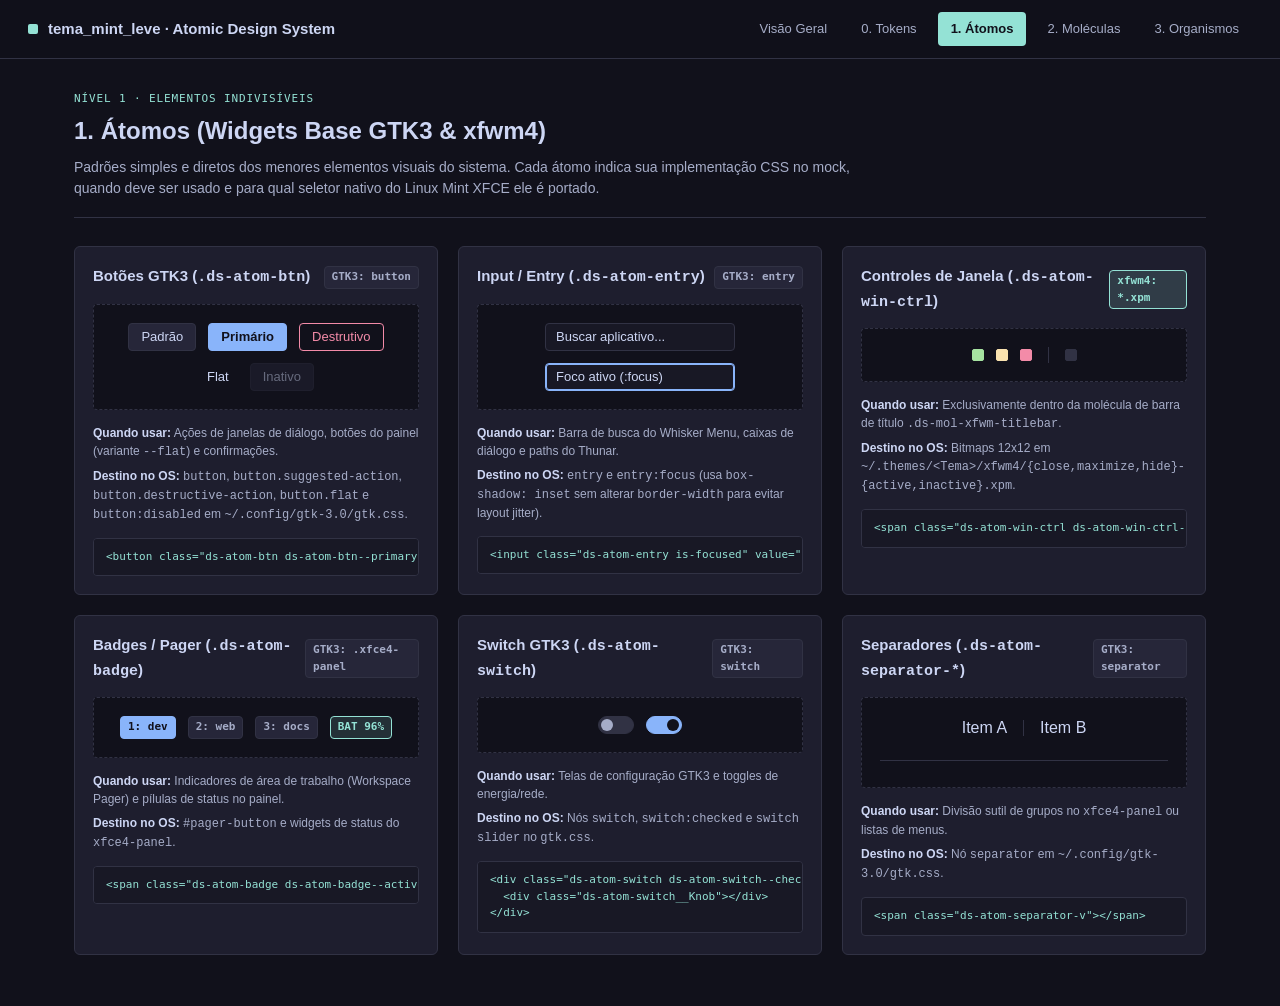
==== design_system/atoms.html @ 0c6aaf91 "configs dos agentes para desenvolver  e  arquitetura do projeto" ====
<!DOCTYPE html>
<html lang="pt-BR">
<head>
  <meta charset="UTF-8" />
  <meta name="viewport" content="width=device-width, initial-scale=1.0" />
  <title>1. Átomos — Design System (Tema Mint Leve)</title>
  <link rel="stylesheet" href="css/design-system.css" />
</head>
<body class="ds-showcase-body">
  <nav class="ds-navbar">
    <a href="index.html" class="ds-navbar__brand">
      <span class="ds-navbar__brand-dot"></span>
      <span>tema_mint_leve · Atomic Design System</span>
    </a>
    <div class="ds-navbar__links">
      <a href="index.html" class="ds-navbar__link">Visão Geral</a>
      <a href="tokens.html" class="ds-navbar__link">0. Tokens</a>
      <a href="atoms.html" class="ds-navbar__link is-current">1. Átomos</a>
      <a href="molecules.html" class="ds-navbar__link">2. Moléculas</a>
      <a href="organisms.html" class="ds-navbar__link">3. Organismos</a>
    </div>
  </nav>

  <main class="ds-container">
    <header class="ds-page-header">
      <div class="ds-page-header__eyebrow">Nível 1 · Elementos Indivisíveis</div>
      <h1 class="ds-page-header__title">1. Átomos (Widgets Base GTK3 &amp; xfwm4)</h1>
      <p class="ds-page-header__desc">
        Padrões simples e diretos dos menores elementos visuais do sistema. Cada átomo indica sua implementação CSS
        no mock, quando deve ser usado e para qual seletor nativo do Linux Mint XFCE ele é portado.
      </p>
    </header>

    <section class="ds-grid">
      <!-- Átomo 1: Botões GTK3 -->
      <article class="ds-card">
        <div class="ds-card__header">
          <h2 class="ds-card__title">Botões GTK3 (<code>.ds-atom-btn</code>)</h2>
          <span class="ds-atom-badge">GTK3: button</span>
        </div>
        <div class="ds-card__preview">
          <button class="ds-atom-btn">Padrão</button>
          <button class="ds-atom-btn ds-atom-btn--primary">Primário</button>
          <button class="ds-atom-btn ds-atom-btn--danger">Destrutivo</button>
          <button class="ds-atom-btn ds-atom-btn--flat">Flat</button>
          <button class="ds-atom-btn" disabled>Inativo</button>
        </div>
        <div class="ds-card__meta">
          <span><strong>Quando usar:</strong> Ações de janelas de diálogo, botões do painel (variante <code>--flat</code>) e confirmações.</span>
          <span><strong>Destino no OS:</strong> <code>button</code>, <code>button.suggested-action</code>, <code>button.destructive-action</code>, <code>button.flat</code> e <code>button:disabled</code> em <code>~/.config/gtk-3.0/gtk.css</code>.</span>
        </div>
        <pre class="ds-code">&lt;button class="ds-atom-btn ds-atom-btn--primary"&gt;Salvar&lt;/button&gt;</pre>
      </article>

      <!-- Átomo 2: Campo de Entrada (Entry) -->
      <article class="ds-card">
        <div class="ds-card__header">
          <h2 class="ds-card__title">Input / Entry (<code>.ds-atom-entry</code>)</h2>
          <span class="ds-atom-badge">GTK3: entry</span>
        </div>
        <div class="ds-card__preview">
          <input type="text" class="ds-atom-entry" value="Buscar aplicativo..." readonly />
          <input type="text" class="ds-atom-entry is-focused" value="Foco ativo (:focus)" readonly />
        </div>
        <div class="ds-card__meta">
          <span><strong>Quando usar:</strong> Barra de busca do Whisker Menu, caixas de diálogo e paths do Thunar.</span>
          <span><strong>Destino no OS:</strong> <code>entry</code> e <code>entry:focus</code> (usa <code>box-shadow: inset</code> sem alterar <code>border-width</code> para evitar layout jitter).</span>
        </div>
        <pre class="ds-code">&lt;input class="ds-atom-entry is-focused" value="..." /&gt;</pre>
      </article>

      <!-- Átomo 3: Controles de Janela xfwm4 -->
      <article class="ds-card">
        <div class="ds-card__header">
          <h2 class="ds-card__title">Controles de Janela (<code>.ds-atom-win-ctrl</code>)</h2>
          <span class="ds-atom-badge ds-atom-badge--mint">xfwm4: *.xpm</span>
        </div>
        <div class="ds-card__preview">
          <span class="ds-atom-win-ctrl ds-atom-win-ctrl--min" title="Minimizar (hide-active.xpm)"></span>
          <span class="ds-atom-win-ctrl ds-atom-win-ctrl--max" title="Maximizar (maximize-active.xpm)"></span>
          <span class="ds-atom-win-ctrl ds-atom-win-ctrl--close" title="Fechar (close-active.xpm)"></span>
          <span class="ds-atom-separator-v"></span>
          <span class="ds-atom-win-ctrl ds-atom-win-ctrl--inactive" title="Inativo (*-inactive.xpm)"></span>
        </div>
        <div class="ds-card__meta">
          <span><strong>Quando usar:</strong> Exclusivamente dentro da molécula de barra de título <code>.ds-mol-xfwm-titlebar</code>.</span>
          <span><strong>Destino no OS:</strong> Bitmaps 12x12 em <code>~/.themes/&lt;Tema&gt;/xfwm4/{close,maximize,hide}-{active,inactive}.xpm</code>.</span>
        </div>
        <pre class="ds-code">&lt;span class="ds-atom-win-ctrl ds-atom-win-ctrl--close"&gt;&lt;/span&gt;</pre>
      </article>

      <!-- Átomo 4: Badges & Workspaces -->
      <article class="ds-card">
        <div class="ds-card__header">
          <h2 class="ds-card__title">Badges / Pager (<code>.ds-atom-badge</code>)</h2>
          <span class="ds-atom-badge">GTK3: .xfce4-panel</span>
        </div>
        <div class="ds-card__preview">
          <span class="ds-atom-badge ds-atom-badge--active">1: dev</span>
          <span class="ds-atom-badge">2: web</span>
          <span class="ds-atom-badge">3: docs</span>
          <span class="ds-atom-badge ds-atom-badge--mint">BAT 96%</span>
        </div>
        <div class="ds-card__meta">
          <span><strong>Quando usar:</strong> Indicadores de área de trabalho (Workspace Pager) e pílulas de status no painel.</span>
          <span><strong>Destino no OS:</strong> <code>#pager-button</code> e widgets de status do <code>xfce4-panel</code>.</span>
        </div>
        <pre class="ds-code">&lt;span class="ds-atom-badge ds-atom-badge--active"&gt;1: dev&lt;/span&gt;</pre>
      </article>

      <!-- Átomo 5: Switch / Toggle -->
      <article class="ds-card">
        <div class="ds-card__header">
          <h2 class="ds-card__title">Switch GTK3 (<code>.ds-atom-switch</code>)</h2>
          <span class="ds-atom-badge">GTK3: switch</span>
        </div>
        <div class="ds-card__preview">
          <div class="ds-atom-switch"><div class="ds-atom-switch__Knob"></div></div>
          <div class="ds-atom-switch ds-atom-switch--checked"><div class="ds-atom-switch__Knob"></div></div>
        </div>
        <div class="ds-card__meta">
          <span><strong>Quando usar:</strong> Telas de configuração GTK3 e toggles de energia/rede.</span>
          <span><strong>Destino no OS:</strong> Nós <code>switch</code>, <code>switch:checked</code> e <code>switch slider</code> no <code>gtk.css</code>.</span>
        </div>
        <pre class="ds-code">&lt;div class="ds-atom-switch ds-atom-switch--checked"&gt;
  &lt;div class="ds-atom-switch__Knob"&gt;&lt;/div&gt;
&lt;/div&gt;</pre>
      </article>

      <!-- Átomo 6: Separadores -->
      <article class="ds-card">
        <div class="ds-card__header">
          <h2 class="ds-card__title">Separadores (<code>.ds-atom-separator-*</code>)</h2>
          <span class="ds-atom-badge">GTK3: separator</span>
        </div>
        <div class="ds-card__preview">
          <span>Item A</span>
          <span class="ds-atom-separator-v"></span>
          <span>Item B</span>
          <div class="ds-atom-separator-h"></div>
        </div>
        <div class="ds-card__meta">
          <span><strong>Quando usar:</strong> Divisão sutil de grupos no <code>xfce4-panel</code> ou listas de menus.</span>
          <span><strong>Destino no OS:</strong> Nó <code>separator</code> em <code>~/.config/gtk-3.0/gtk.css</code>.</span>
        </div>
        <pre class="ds-code">&lt;span class="ds-atom-separator-v"&gt;&lt;/span&gt;</pre>
      </article>
    </section>
  </main>
</body>
</html>
---- design_system/css/design-system.css ----
/* ==========================================================================
   TEMA MINT LEVE — CENTRAL ATOMIC DESIGN SYSTEM CSS
   --------------------------------------------------------------------------
   Este arquivo é a Fonte Única da Verdade (Single Source of Truth) visual
   do projeto. Ele é importado por:
   1. Os showcases HTML em `design_system/*.html` (via Live Server)
   2. Os mocks visuais de specs em `specs/<epico>/<spec>/referencias/mock.html`
   
   REGRA DE GUARDRAILS (GTK3 `GtkCssProvider` + XFCE `xfwm4`):
   - PROIBIDO nos blocos [1] a [4]: backdrop-filter, filter: blur(),
     mix-blend-mode, transform, animações contínuas ou mudança de geometria
     (padding/border-width/width/height) em :hover/:focus.
   ========================================================================== */

/* ==========================================================================
   [1. TOKENS] — Paleta de Cores, Tipografia, Bordas e Espaçamento
   Mapeamento 1:1 com `@define-color` (gtk.css) e `themerc`/`.xpm` (xfwm4)
   ========================================================================== */
:root {
  /* Superfícies e Fundos */
  --ds-bg-base: #181825;           /* @define-color bg_base #181825; */
  --ds-bg-surface: #1e1e2e;        /* @define-color bg_surface #1e1e2e; */
  --ds-bg-elevated: #262639;       /* @define-color bg_elevated #262639; */
  --ds-bg-overlay: #313244;        /* @define-color bg_overlay #313244; */
  --ds-bg-panel: rgba(24, 24, 37, 0.94); /* @define-color bg_panel rgba(24,24,37,0.94); */

  /* Tipografia e Ícones (Foreground) */
  --ds-fg-primary: #cdd6f4;        /* @define-color fg_primary #cdd6f4; | active_text_color */
  --ds-fg-secondary: #a6adc8;      /* @define-color fg_secondary #a6adc8; */
  --ds-fg-muted: #6c7086;          /* @define-color fg_muted #6c7086; | inactive_text_color */
  --ds-fg-on-accent: #11111b;      /* @define-color fg_on_accent #11111b; */

  /* Cores de Destaque e Semânticas (Mint Leve Accent) */
  --ds-accent-primary: #89b4fa;    /* @define-color accent_primary #89b4fa; */
  --ds-accent-hover: #b4befe;      /* @define-color accent_hover #b4befe; */
  --ds-accent-mint: #94e2d5;       /* @define-color accent_mint #94e2d5; */
  --ds-state-success: #a6e3a1;     /* @define-color state_success #a6e3a1; */
  --ds-state-warning: #f9e2af;     /* @define-color state_warning #f9e2af; */
  --ds-state-danger: #f38ba8;      /* @define-color state_danger #f38ba8; */

  /* Bordas e Janelas (xfwm4 & GTK3) */
  --ds-border-subtle: #313244;     /* @define-color border_subtle #313244; */
  --ds-border-focus: #89b4fa;      /* Borda de janela ativa no xfwm4 (.xpm) */
  --ds-border-inactive: #262639;   /* Borda de janela inativa no xfwm4 (.xpm) */
  --ds-titlebar-active: #1e1e2e;   /* title-1..5-active.xpm */
  --ds-titlebar-inactive: #181825; /* title-1..5-inactive.xpm */

  /* Tipografia Centralizada (Compatível com Pango / Linux Mint) */
  --ds-font-sans: "Inter", "Ubuntu", "Cantarell", "Noto Sans", sans-serif;
  --ds-font-mono: "JetBrains Mono", "Ubuntu Mono", "DejaVu Sans Mono", monospace;
  --ds-text-xs: 11px;
  --ds-text-sm: 12px;
  --ds-text-md: 13px;
  --ds-text-lg: 15px;

  /* Geometria e Raios (GTK3 Widgets — xfwm4 usa canto reto/bitmap) */
  --ds-radius-none: 0px;
  --ds-radius-sm: 4px;
  --ds-radius-md: 6px;
  --ds-border-width: 1px;
  --ds-border-width-xfwm: 2px;

  /* Transição Leve (Economia de CPU/Bateria) */
  --ds-transition-fast: background-color 120ms ease, color 120ms ease, border-color 120ms ease;
}

/* ==========================================================================
   [2. ÁTOMOS] — Elementos Base Indivisíveis (Portáveis para GTK3 / xfwm4)
   ========================================================================== */

/* Átomo: Botão Base GTK3 (`button`) */
.ds-atom-btn {
  font-family: var(--ds-font-sans);
  font-size: var(--ds-text-md);
  font-weight: 500;
  color: var(--ds-fg-primary);
  background-color: var(--ds-bg-elevated);
  border: var(--ds-border-width) solid var(--ds-border-subtle);
  border-radius: var(--ds-radius-sm);
  padding: 5px 12px;
  min-height: 28px;
  min-width: 64px;
  cursor: pointer;
  transition: var(--ds-transition-fast);
  display: inline-flex;
  align-items: center;
  justify-content: center;
  gap: 6px;
  text-decoration: none;
}

.ds-atom-btn:hover {
  background-color: var(--ds-bg-overlay);
  border-color: var(--ds-accent-primary);
}

.ds-atom-btn:active,
.ds-atom-btn.is-active {
  background-color: var(--ds-accent-primary);
  color: var(--ds-fg-on-accent);
  border-color: var(--ds-accent-primary);
}

.ds-atom-btn.ds-atom-btn--primary {
  background-color: var(--ds-accent-primary);
  color: var(--ds-fg-on-accent);
  border-color: var(--ds-accent-primary);
  font-weight: 600;
}

.ds-atom-btn.ds-atom-btn--primary:hover {
  background-color: var(--ds-accent-hover);
  border-color: var(--ds-accent-hover);
}

.ds-atom-btn.ds-atom-btn--danger {
  background-color: transparent;
  color: var(--ds-state-danger);
  border-color: var(--ds-state-danger);
}

.ds-atom-btn.ds-atom-btn--danger:hover {
  background-color: var(--ds-state-danger);
  color: var(--ds-fg-on-accent);
}

.ds-atom-btn.ds-atom-btn--flat {
  background-color: transparent;
  border-color: transparent;
  min-width: 28px;
  padding: 4px 8px;
}

.ds-atom-btn.ds-atom-btn--flat:hover {
  background-color: var(--ds-bg-overlay);
}

.ds-atom-btn:disabled,
.ds-atom-btn.is-disabled {
  opacity: 0.45;
  cursor: not-allowed;
}

/* Átomo: Campo de Entrada GTK3 (`entry`) */
.ds-atom-entry {
  font-family: var(--ds-font-sans);
  font-size: var(--ds-text-md);
  color: var(--ds-fg-primary);
  background-color: var(--ds-bg-base);
  border: var(--ds-border-width) solid var(--ds-border-subtle);
  border-radius: var(--ds-radius-sm);
  padding: 5px 10px;
  min-height: 28px;
  min-width: 180px;
  outline: none;
  transition: var(--ds-transition-fast);
}

.ds-atom-entry:focus,
.ds-atom-entry.is-focused {
  border-color: var(--ds-border-focus);
  box-shadow: inset 0 0 0 1px var(--ds-border-focus);
}

/* Átomo: Botões de Controle de Janela xfwm4 (`close/maximize/hide-active.xpm`) */
.ds-atom-win-ctrl {
  display: inline-block;
  width: 12px;
  height: 12px;
  border-radius: 2px; /* Quadrado levemente suavizado compatível com bitmap .xpm */
  background-color: var(--ds-bg-overlay);
  border: 1px solid var(--ds-border-subtle);
}

.ds-atom-win-ctrl--close {
  background-color: var(--ds-state-danger);
  border-color: var(--ds-state-danger);
}

.ds-atom-win-ctrl--max {
  background-color: var(--ds-state-warning);
  border-color: var(--ds-state-warning);
}

.ds-atom-win-ctrl--min {
  background-color: var(--ds-state-success);
  border-color: var(--ds-state-success);
}

.ds-atom-win-ctrl--inactive {
  background-color: var(--ds-bg-overlay);
  border-color: var(--ds-border-subtle);
}

/* Átomo: Badge / Indicador de Workspace ou Status */
.ds-atom-badge {
  font-family: var(--ds-font-mono);
  font-size: var(--ds-text-xs);
  font-weight: 600;
  padding: 2px 7px;
  border-radius: var(--ds-radius-sm);
  background-color: var(--ds-bg-elevated);
  color: var(--ds-fg-secondary);
  border: 1px solid var(--ds-border-subtle);
  display: inline-block;
}

.ds-atom-badge--active {
  background-color: var(--ds-accent-primary);
  color: var(--ds-fg-on-accent);
  border-color: var(--ds-accent-primary);
}

.ds-atom-badge--mint {
  background-color: rgba(148, 226, 213, 0.15);
  color: var(--ds-accent-mint);
  border-color: var(--ds-accent-mint);
}

/* Átomo: Switch / Toggle GTK3 (`switch`) */
.ds-atom-switch {
  display: inline-flex;
  align-items: center;
  width: 36px;
  height: 18px;
  background-color: var(--ds-bg-overlay);
  border: 1px solid var(--ds-border-subtle);
  border-radius: 9px;
  padding: 2px;
}

.ds-atom-switch__Knob {
  width: 12px;
  height: 12px;
  border-radius: 50%;
  background-color: var(--ds-fg-secondary);
}

.ds-atom-switch--checked {
  background-color: var(--ds-accent-primary);
  border-color: var(--ds-accent-primary);
  justify-content: flex-end;
}

.ds-atom-switch--checked .ds-atom-switch__Knob {
  background-color: var(--ds-fg-on-accent);
}

/* Átomo: Separador de Painel / Menu (`separator`) */
.ds-atom-separator-v {
  display: inline-block;
  width: 1px;
  height: 16px;
  background-color: var(--ds-border-subtle);
  margin: 0 4px;
}

.ds-atom-separator-h {
  height: 1px;
  width: 100%;
  background-color: var(--ds-border-subtle);
  margin: 8px 0;
}

/* ==========================================================================
   [3. MOLÉCULAS] — Grupos Funcionais de Átomos (Portáveis para GTK3 / xfwm4)
   ========================================================================== */

/* Molécula: Barra de Título xfwm4 (`themerc` + `title-1..5-active.xpm`) */
.ds-mol-xfwm-titlebar {
  background-color: var(--ds-titlebar-active);
  color: var(--ds-fg-primary);
  font-family: var(--ds-font-sans);
  font-size: var(--ds-text-sm);
  font-weight: 600;
  min-height: 28px;
  padding: 0 10px;
  border-bottom: 1px solid var(--ds-border-subtle);
  display: flex;
  align-items: center;
  justify-content: space-between;
  /* xfwm4 usa cantos retos ou bitmap simples */
  border-radius: var(--ds-radius-none);
}

.ds-mol-xfwm-titlebar.is-backdrop {
  background-color: var(--ds-titlebar-inactive);
  color: var(--ds-fg-muted);
}

.ds-mol-xfwm-titlebar__controls {
  display: inline-flex;
  align-items: center;
  gap: 6px; /* Mapeia para button_spacing=6 no themerc */
}

/* Molécula: Botão Whisker Menu + Workspaces (Esquerda do Painel XFCE) */
.ds-mol-panel-launcher-group {
  display: inline-flex;
  align-items: center;
  gap: 4px;
}

.ds-mol-whisker-btn {
  background-color: var(--ds-bg-elevated);
  color: var(--ds-accent-mint);
  border: 1px solid var(--ds-border-subtle);
  border-radius: var(--ds-radius-sm);
  padding: 3px 10px;
  min-height: 24px;
  font-family: var(--ds-font-sans);
  font-size: var(--ds-text-sm);
  font-weight: 600;
  display: inline-flex;
  align-items: center;
  gap: 6px;
}

.ds-mol-whisker-btn:hover {
  background-color: var(--ds-bg-overlay);
  border-color: var(--ds-accent-mint);
}

/* Molécula: Item da Tasklist do Painel (`.xfce4-panel .tasklist .toggle`) */
.ds-mol-tasklist-item {
  background-color: transparent;
  color: var(--ds-fg-secondary);
  border: 1px solid transparent;
  border-bottom: 2px solid transparent;
  border-radius: var(--ds-radius-sm);
  padding: 3px 12px;
  min-height: 24px;
  font-family: var(--ds-font-sans);
  font-size: var(--ds-text-sm);
  display: inline-flex;
  align-items: center;
  gap: 6px;
}

.ds-mol-tasklist-item:hover {
  background-color: var(--ds-bg-elevated);
  color: var(--ds-fg-primary);
}

.ds-mol-tasklist-item.is-checked {
  background-color: var(--ds-bg-elevated);
  color: var(--ds-fg-primary);
  border-bottom-color: var(--ds-accent-primary);
  font-weight: 600;
}

/* Molécula: Systray + Relógio (`#clock-button` + indicadores) */
.ds-mol-panel-systray {
  display: inline-flex;
  align-items: center;
  gap: 8px;
  padding: 2px 8px;
  background-color: var(--ds-bg-elevated);
  border: 1px solid var(--ds-border-subtle);
  border-radius: var(--ds-radius-sm);
  font-family: var(--ds-font-mono);
  font-size: var(--ds-text-xs);
  color: var(--ds-fg-primary);
  min-height: 24px;
}

/* Molécula: Notificação Leve (`xfce4-notifyd`) */
.ds-mol-notification {
  background-color: var(--ds-bg-surface);
  color: var(--ds-fg-primary);
  border: 1px solid var(--ds-accent-primary);
  border-radius: var(--ds-radius-md);
  padding: 10px 14px;
  min-width: 260px;
  font-family: var(--ds-font-sans);
  font-size: var(--ds-text-sm);
}

.ds-mol-notification__title {
  font-weight: 600;
  color: var(--ds-accent-mint);
  margin-bottom: 3px;
}

/* ==========================================================================
   [4. ORGANISMOS] — Interfaces Completas do Sistema (Painel, Janelas, Desktop)
   ========================================================================== */

/* Organismo 1: Painel Superior Completo (`xfce4-panel`) */
.ds-org-xfce-panel {
  background-color: var(--ds-bg-panel);
  color: var(--ds-fg-primary);
  border-bottom: 1px solid var(--ds-border-subtle);
  min-height: 30px;
  padding: 2px 8px;
  display: flex;
  align-items: center;
  justify-content: space-between;
  font-family: var(--ds-font-sans);
}

.ds-org-xfce-panel__center {
  display: flex;
  align-items: center;
  gap: 6px;
}

/* Organismo 2: Janela Completa gerenciada pelo xfwm4 (Ativa ou Backdrop) */
.ds-org-window {
  background-color: var(--ds-bg-surface);
  color: var(--ds-fg-primary);
  border: var(--ds-border-width-xfwm) solid var(--ds-border-focus);
  border-radius: var(--ds-radius-none);
  display: flex;
  flex-direction: column;
  overflow: hidden;
}

.ds-org-window.is-backdrop {
  border-color: var(--ds-border-inactive);
  background-color: var(--ds-bg-base);
}

.ds-org-window__body {
  padding: 14px;
  font-family: var(--ds-font-sans);
  font-size: var(--ds-text-md);
}

/* Organismo 3: Janela de Terminal (`xfce4-terminal`) */
.ds-org-terminal {
  background-color: var(--ds-bg-base);
  color: var(--ds-fg-primary);
  font-family: var(--ds-font-mono);
  font-size: var(--ds-text-sm);
  padding: 14px;
  line-height: 1.55;
}

.ds-org-terminal__prompt {
  color: var(--ds-accent-mint);
  font-weight: 600;
}

.ds-org-terminal__cmd {
  color: var(--ds-accent-primary);
}

/* ==========================================================================
   [5. SHOWCASE SHELL & NAVEGAÇÃO] — Apenas para visualização no Live Server
   (NÃO é portado para o sistema operacional)
   ========================================================================== */
* {
  box-sizing: border-box;
}

body.ds-showcase-body {
  margin: 0;
  padding: 0;
  background-color: #11111b;
  color: var(--ds-fg-primary);
  font-family: var(--ds-font-sans);
  line-height: 1.5;
}

.ds-navbar {
  position: sticky;
  top: 0;
  z-index: 100;
  background-color: rgba(17, 17, 27, 0.96);
  border-bottom: 1px solid var(--ds-border-subtle);
  padding: 12px 28px;
  display: flex;
  align-items: center;
  justify-content: space-between;
  flex-wrap: wrap;
  gap: 16px;
}

.ds-navbar__brand {
  display: flex;
  align-items: center;
  gap: 10px;
  font-weight: 700;
  font-size: 15px;
  color: var(--ds-fg-primary);
  text-decoration: none;
}

.ds-navbar__brand-dot {
  width: 10px;
  height: 10px;
  border-radius: 2px;
  background-color: var(--ds-accent-mint);
}

.ds-navbar__links {
  display: flex;
  align-items: center;
  gap: 8px;
  flex-wrap: wrap;
}

.ds-navbar__link {
  color: var(--ds-fg-secondary);
  text-decoration: none;
  font-size: 13px;
  font-weight: 500;
  padding: 6px 12px;
  border-radius: var(--ds-radius-sm);
  border: 1px solid transparent;
  transition: var(--ds-transition-fast);
}

.ds-navbar__link:hover {
  color: var(--ds-fg-primary);
  background-color: var(--ds-bg-surface);
  border-color: var(--ds-border-subtle);
}

.ds-navbar__link.is-current {
  color: var(--ds-fg-on-accent);
  background-color: var(--ds-accent-mint);
  font-weight: 600;
}

.ds-container {
  max-width: 1180px;
  margin: 0 auto;
  padding: 32px 24px 64px;
}

.ds-page-header {
  margin-bottom: 28px;
  padding-bottom: 18px;
  border-bottom: 1px solid var(--ds-border-subtle);
}

.ds-page-header__eyebrow {
  font-family: var(--ds-font-mono);
  font-size: 11px;
  text-transform: uppercase;
  letter-spacing: 0.08em;
  color: var(--ds-accent-mint);
  margin-bottom: 6px;
}

.ds-page-header__title {
  margin: 0 0 8px 0;
  font-size: 24px;
  color: var(--ds-fg-primary);
}

.ds-page-header__desc {
  margin: 0;
  color: var(--ds-fg-secondary);
  font-size: 14px;
  max-width: 780px;
}

.ds-grid {
  display: grid;
  grid-template-columns: repeat(auto-fill, minmax(340px, 1fr));
  gap: 20px;
}

.ds-grid--full {
  grid-template-columns: 1fr;
}

.ds-card {
  background-color: var(--ds-bg-surface);
  border: 1px solid var(--ds-border-subtle);
  border-radius: var(--ds-radius-md);
  padding: 18px;
  display: flex;
  flex-direction: column;
  gap: 14px;
}

.ds-card__header {
  display: flex;
  align-items: center;
  justify-content: space-between;
  gap: 8px;
}

.ds-card__title {
  margin: 0;
  font-size: 15px;
  font-weight: 600;
  color: var(--ds-fg-primary);
}

.ds-card__preview {
  background-color: #11111b;
  border: 1px dashed var(--ds-border-subtle);
  border-radius: var(--ds-radius-sm);
  padding: 18px;
  display: flex;
  align-items: center;
  justify-content: center;
  flex-wrap: wrap;
  gap: 12px;
}

.ds-card__preview--block {
  display: block;
}

.ds-card__meta {
  font-size: 12px;
  color: var(--ds-fg-secondary);
  display: flex;
  flex-direction: column;
  gap: 6px;
}

.ds-card__meta strong {
  color: var(--ds-fg-primary);
}

.ds-code {
  font-family: var(--ds-font-mono);
  font-size: 11px;
  background-color: var(--ds-bg-base);
  color: var(--ds-accent-mint);
  padding: 10px 12px;
  border-radius: var(--ds-radius-sm);
  border: 1px solid var(--ds-border-subtle);
  overflow-x: auto;
  margin: 0;
  white-space: pre;
}

.ds-swatch-grid {
  display: grid;
  grid-template-columns: repeat(auto-fill, minmax(220px, 1fr));
  gap: 14px;
}

.ds-swatch {
  background-color: var(--ds-bg-surface);
  border: 1px solid var(--ds-border-subtle);
  border-radius: var(--ds-radius-sm);
  overflow: hidden;
}

.ds-swatch__color {
  height: 52px;
  border-bottom: 1px solid var(--ds-border-subtle);
}

.ds-swatch__info {
  padding: 10px 12px;
  font-size: 12px;
}

.ds-swatch__name {
  font-family: var(--ds-font-mono);
  font-weight: 600;
  color: var(--ds-fg-primary);
  display: block;
}

.ds-swatch__value {
  font-family: var(--ds-font-mono);
  font-size: 11px;
  color: var(--ds-accent-mint);
}

.ds-swatch__target {
  display: block;
  margin-top: 4px;
  font-size: 11px;
  color: var(--ds-fg-muted);
}

.ds-desktop-sim {
  background-color: #11111b;
  background-image: radial-gradient(rgba(137, 180, 250, 0.08) 1px, transparent 0);
  background-size: 20px 20px;
  border: 1px solid var(--ds-border-subtle);
  border-radius: var(--ds-radius-md);
  overflow: hidden;
  min-height: 420px;
  display: flex;
  flex-direction: column;
}

.ds-desktop-sim__workspace {
  padding: 24px;
  display: grid;
  grid-template-columns: 1.15fr 0.85fr;
  gap: 20px;
  align-items: start;
}

@media (max-width: 820px) {
  .ds-desktop-sim__workspace {
    grid-template-columns: 1fr;
  }
}
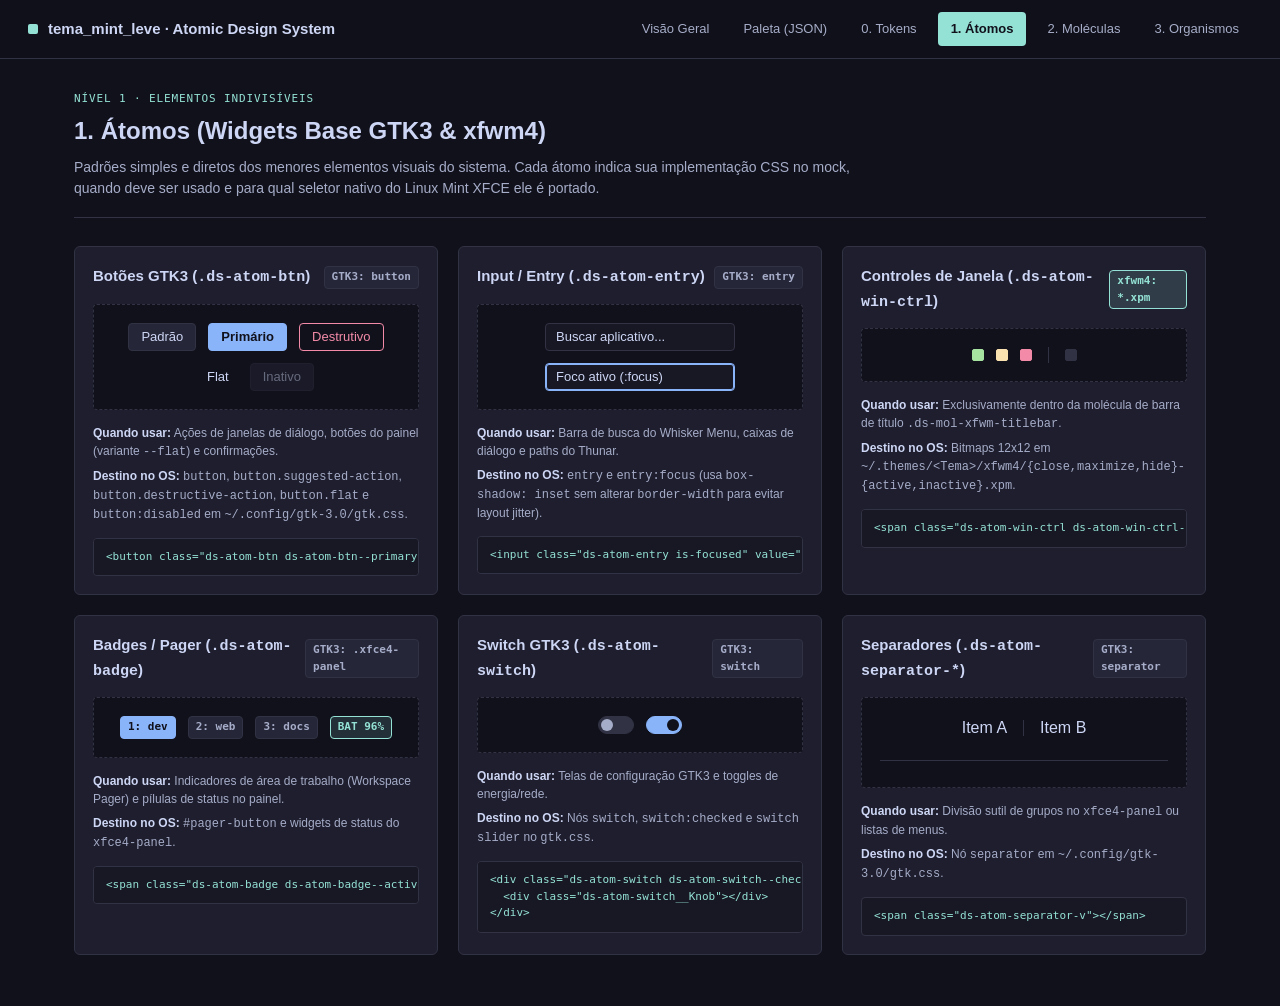
==== commit e34ece79: "centralizando paleta de cores" ====
--- a/design_system/atoms.html
+++ b/design_system/atoms.html
@@ -14,6 +14,7 @@
     </a>
     <div class="ds-navbar__links">
       <a href="index.html" class="ds-navbar__link">Visão Geral</a>
+      <a href="palette.html" class="ds-navbar__link">Paleta (JSON)</a>
       <a href="tokens.html" class="ds-navbar__link">0. Tokens</a>
       <a href="atoms.html" class="ds-navbar__link is-current">1. Átomos</a>
       <a href="molecules.html" class="ds-navbar__link">2. Moléculas</a>
